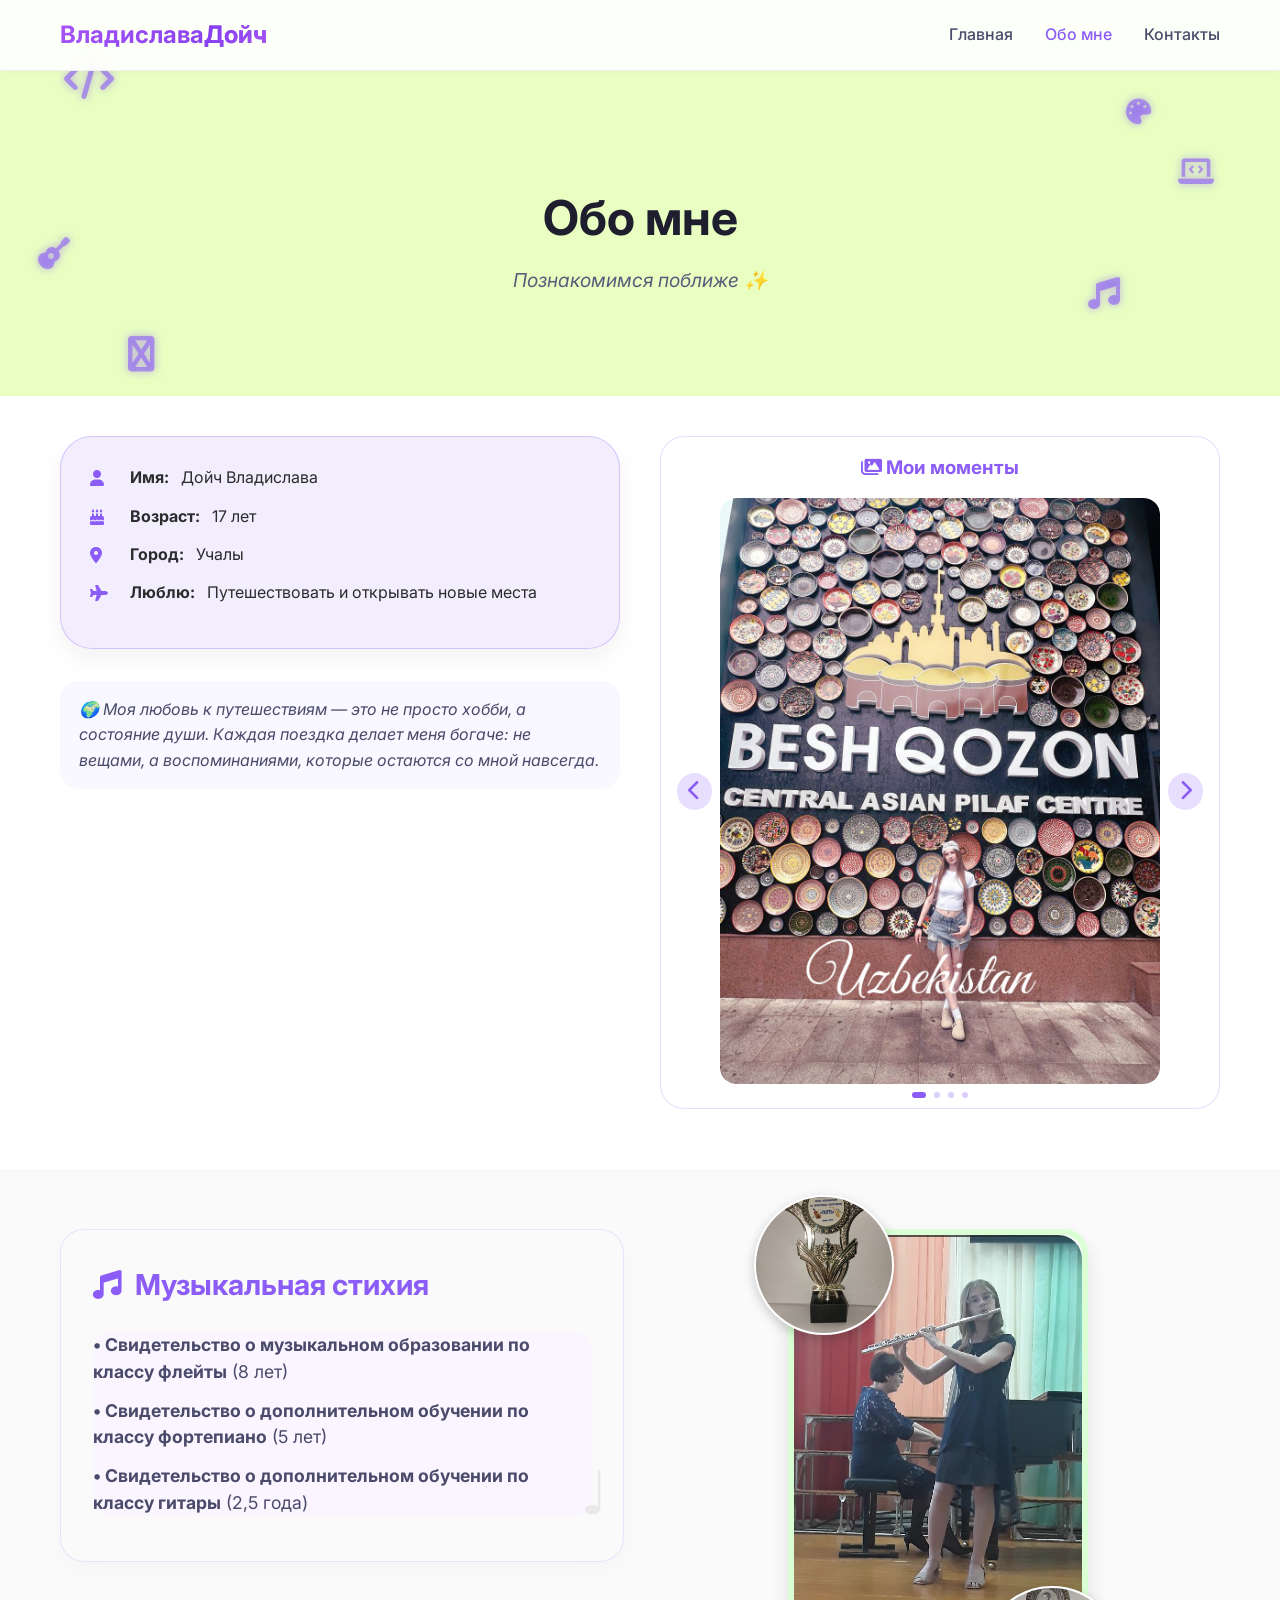
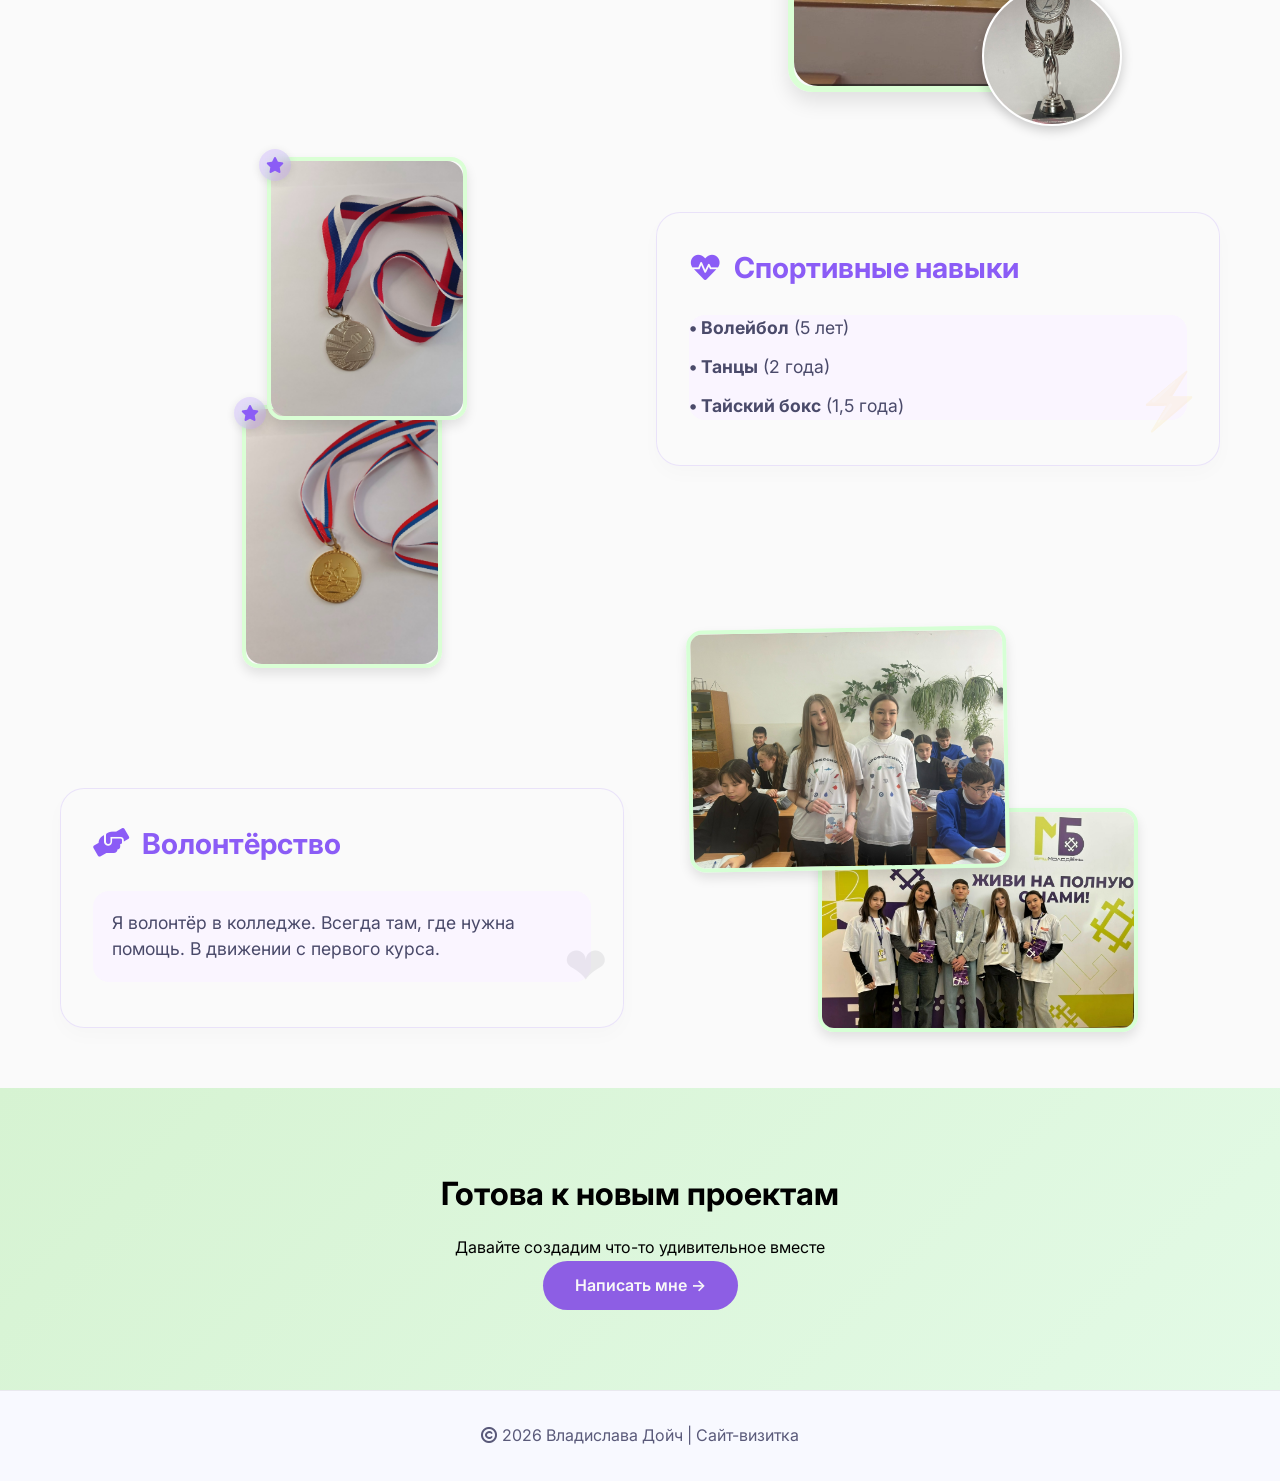
==== about.html @ d545d53d "Add files via upload Добавлена все папки сайта" ====
<!DOCTYPE html>
<html lang="ru">
<head>
    <meta charset="UTF-8">
    <meta name="viewport" content="width=device-width, initial-scale=1.0">
    <title>Обо мне | Владислава Дойч</title>
    <link rel="stylesheet" href="css/style.css">
    <link href="https://fonts.googleapis.com/css2?family=Inter:opsz,wght@14..32,300;400;500;600;700;800&display=swap" rel="stylesheet">
    <link rel="stylesheet" href="https://cdnjs.cloudflare.com/ajax/libs/font-awesome/6.0.0-beta3/css/all.min.css">
</head>
<body>
    <nav class="navbar">
        <div class="nav-container">
            <a href="index.html" class="logo">Владислава<span>Дойч</span></a>
            <ul class="nav-menu">
                <li><a href="index.html">Главная</a></li>
                <li><a href="about.html" class="active">Обо мне</a></li>
                <li><a href="contact.html">Контакты</a></li>
            </ul>
            <div class="hamburger">
                <span></span>
                <span></span>
                <span></span>
            </div>
        </div>
    </nav>

    <main>
        <!-- САЛАТОВАЯ ШАПКА: только текст -->
        <section class="about-hero">
            <div class="container">
                <div class="about-hero-content">
                    <div class="about-hero-text">
                        <h1>Обо мне</h1>
                        <p class="about-subheading">Познакомимся поближе ✨</p>
                    </div>
                </div>
            </div>
            <!-- Анимированные иконки на зелёном фоне -->
            <div class="hero-icons">
                <i class="fas fa-code floating-icon"></i>
                <i class="fas fa-music floating-icon"></i>
                <i class="fas fa-laptop-code floating-icon"></i>
                <i class="fas fa-cuttlefish floating-icon"></i>
                <i class="fas fa-palette floating-icon"></i>
                <i class="fas fa-guitar floating-icon"></i>
            </div>
        </section>

        <!-- БЛОК: СТЕКЛЯННЫЙ БЛОК (личная информация) + ФОТОАЛЬБОМ -->
        <section class="about-info-section">
            <div class="container">
                <div class="info-and-album">
                    <!-- Левая колонка: стеклянный блок + надпись о путешествиях -->
                    <div class="left-info">
                        <div class="glass-card">
                           
                            <div class="glass-info">
                                <div class="info-row"><i class="fas fa-user"></i> <strong>Имя:</strong> Дойч Владислава</div>
                                <div class="info-row"><i class="fas fa-birthday-cake"></i> <strong>Возраст:</strong> 17 лет</div>
                                <div class="info-row"><i class="fas fa-map-marker-alt"></i> <strong>Город:</strong> Учалы</div>
                                <div class="info-row"><i class="fas fa-plane"></i> <strong>Люблю:</strong> Путешествовать и открывать новые места</div>
                            </div>
                        </div>
                        <!-- Надпись про путешествия под стеклянным блоком -->
                        <div class="travel-inspire">
                            
                            <p>🌍 Моя любовь к путешествиям — это не просто хобби, а состояние души. Каждая поездка делает меня богаче: не вещами, а воспоминаниями, которые остаются со мной навсегда.</p>
                        </div>
                    </div>

                    <!-- Правая колонка: фотоальбом с 4 фото -->
                    <div class="album-wrapper">
                        <div class="album-container">
                            <h3 class="album-title"><i class="fas fa-images"></i> Мои моменты</h3>
                            <div class="slider">
                                <button class="slider-btn prev-btn"><i class="fas fa-chevron-left"></i></button>
                                <div class="slider-container">
                                    <div class="slider-track">
                                        <div class="slide"><img src="images/photo1.jpg" alt="Фото 1"></div>
                                        <div class="slide"><img src="images/photo2.jpg" alt="Фото 2"></div>
                                        <div class="slide"><img src="images/photo3.jpg" alt="Фото 3"></div>
                                        <div class="slide"><img src="images/photo4.jpg" alt="Фото 4"></div>
                                    </div>
                                </div>
                                <button class="slider-btn next-btn"><i class="fas fa-chevron-right"></i></button>
                            </div>
                            <div class="slider-dots"></div>
                        </div>
                    </div>
                </div>
            </div>
        </section>
         <!-- МУЗЫКАЛЬНАЯ СТИХИЯ (НОВЫЙ БЛОК) -->
        <section class="music-showcase">
            <div class="container">
                <div class="music-showcase-wrapper">
                    <div class="music-info-block">
                        <h3><i class="fas fa-music"></i> Музыкальная стихия</h3>
                        <ul>
                            <li><strong>• Свидетельство о музыкальном образовании по классу флейты</strong> (8 лет)</li>
                            <li><strong>• Свидетельство о дополнительном обучении по классу фортепиано</strong> (5 лет)</li>
                            <li><strong>• Свидетельство о дополнительном обучении по классу гитары</strong> (2,5 года)</li>
                        </ul>
                    </div>
                    <div class="music-photo-block">
                        <div class="main-photo">
                            <img src="images/music-main.jpg" alt="флейта">
                            <div class="overlay-photo top-left">
                                <img src="images/flute-circle.jpg" alt="Флейта">
                            </div>
                            <div class="overlay-photo bottom-right">
                                <img src="images/guitar-circle.jpg" alt="Гитара">
                            </div>
                        </div>
                    </div>
                </div>
            </div>
        </section>
        <!-- БЛОК СПОРТИВНЫХ НАВЫКОВ -->
<section class="sports-showcase">
    <div class="container">
        <div class="sports-wrapper">
            <div class="sports-photos">
                <div class="sports-photo-stack">
                <div class="sports-photo-item back">
                    <div class="photo-container">
                         <img src="images/sport1.jpg" alt="Волейбол">
                    </div>
                    
                     <div class="sports-star-icon"><i class="fas fa-star"></i></div>
                </div>
                <div class="sports-photo-item">
                     <div class="photo-container">
                        <img src="images/sport2.jpg" alt="Танцы">
                     </div>
                     <div class="sports-star-icon"><i class="fas fa-star"></i></div>
                </div>
            </div>
            </div>
            <div class="sports-text">
                <div class="sports-info-block">
                    <h3><i class="fas fa-heartbeat"></i> Спортивные навыки</h3>
                    <ul>
                        <li><strong>• Волейбол</strong> (5 лет)</li>
                        <li><strong>• Танцы</strong> (2 года)</li>
                        <li><strong>• Тайский бокс</strong> (1,5 года)</li>
                    </ul>
                </div>
            </div>
        </div>
    </div>
</section>
<!-- БЛОК ВОЛОНТЁРСТВА -->
<section class="volunteer-showcase">
    <div class="container">
        <div class="volunteer-grid">
            <div class="volunteer-text">
                <div class="volunteer-info-block">
                    <h3><i class="fas fa-hands-helping"></i> Волонтёрство</h3>
                    <p>Я волонтёр в колледже. Всегда там, где нужна помощь. В движении с первого курса.</p>
                </div>
            </div>
            <div class="volunteer-photos">
                <div class="volunteer-photo-stack">
                    <img src="images/volunteer1.jpg" alt="Волонтёрство 1" class="volunteer-img front">
                    <img src="images/volunteer2.jpg" alt="Волонтёрство 2" class="volunteer-img back">
                </div>
            </div>
        </div>
    </div>
</section>
 
    
    </main>
    <!-- БЛОК CTA (как на главной) -->
<section class="cta">
    <div class="container">
        <h2>Готова к новым проектам</h2>
        <p>Давайте создадим что-то удивительное вместе</p>
        <a href="contact.html" class="btn-primary">Написать мне →</a>
    </div>
</section>


    <footer>
        <div class="container">
            <p><i class="far fa-copyright"></i> 2026 Владислава Дойч | Сайт-визитка</p>
        </div>
    </footer>

    <script src="js/script.js"></script>
</body>
</html>
---- css/style.css ----
* {
    margin: 0;
    padding: 0;
    box-sizing: border-box;
}

body {
    font-family: 'Inter', sans-serif;
    background: #ffffff;
    color: #1e1e2f;
    line-height: 1.6;
    min-height: 100vh;
}

.container {
    max-width: 1200px;
    margin: 0 auto;
    padding: 0 20px;
}

/* ========== НАВИГАЦИЯ (стеклянная, светлая) ========== */
.navbar {
    position: fixed;
    top: 0;
    width: 100%;
    background: rgba(255, 255, 255, 0.9);
    backdrop-filter: blur(12px);
    z-index: 1000;
    border-bottom: 1px solid rgba(0, 0, 0, 0.05);
    box-shadow: 0 2px 10px rgba(0, 0, 0, 0.02);
}
.nav-container {
    max-width: 1200px;
    margin: 0 auto;
    padding: 1rem 20px;
    display: flex;
    justify-content: space-between;
    align-items: center;
}
.logo {
    font-size: 1.5rem;
    font-weight: 700;
    text-decoration: none;
    background: linear-gradient(135deg, #a855f7, #7c3aed);
    background-clip: text;
    -webkit-background-clip: text;
    color: transparent;
}
.logo span {
    background: linear-gradient(135deg, #7c3aed, #a855f7);
    background-clip: text;
    -webkit-background-clip: text;
    color: transparent;
}
.nav-menu {
    display: flex;
    list-style: none;
    gap: 2rem;
}
.nav-menu a {
    text-decoration: none;
    color: #4a4a6a;
    font-weight: 500;
    transition: 0.3s;
}
.nav-menu a:hover, .nav-menu a.active {
    color: #8b5cf6;
}
.hamburger {
    display: none;
    flex-direction: column;
    cursor: pointer;
}
.hamburger span {
    width: 25px;
    height: 3px;
    background: #4a4a6a;
    margin: 3px 0;
    transition: 0.3s;
}

/* ========== ГЛАВНЫЙ ЭКРАН (светло-зелёный фон) ========== */
.hero {
    padding: 140px 0 80px; /* увеличил нижний отступ, чтобы освободить место для карточек */
    background: #e9ffc2;
    position: relative;
    z-index: 1;
}
.hero-container {
    max-width: 1200px;
    margin: 0 auto;
    padding: 0 20px;
}
.hero-content {
    display: grid;
    grid-template-columns: 1fr 1fr;
    gap: 4rem;
    align-items: center;
}
.badge {
    background: rgba(0, 0, 0, 0.08);
    color: #1e1e2f;
    padding: 0.5rem 1rem;
    border-radius: 50px;
    font-size: 0.875rem;
    display: inline-block;
    margin-bottom: 1rem;
}
.hero-text h1 {
    animation: fadeSlideDown 0.8s ease-out forwards;
    opacity: 0;
    transform: translateY(-30px); /* старт выше */
}
@keyframes fadeSlideDown {
    to {
        opacity: 1;
        transform: translateY(0);
    }
}
.highlight {
    color: #8b5cf6;
}
.hero-text p {
    font-size: 1.125rem;
    color: #2c2c2e;
    margin-bottom: 2rem;
}
.btn-primary {
    display: inline-block;
    padding: 0.75rem 2rem;
    background: linear-gradient(135deg, #8b5cf6, #a855f7);
    color: #fff;
    text-decoration: none;
    border-radius: 50px;
    font-weight: 600;
    transition: 0.3s;
    margin-bottom: 2rem;
}
.btn-primary:hover {
    transform: translateY(-3px);
    box-shadow: 0 8px 20px rgba(139, 92, 246, 0.3);
}
.social-links {
    display: flex;
    gap: 1rem;
}
.social-links a {
    color: #1e1e2f;
    font-size: 1.2rem;
    transition: 0.3s;
}
.social-links a:hover {
    color: #8b5cf6;
    transform: translateY(-3px);
}
/* Фото — прямоугольное, без обводки, без скругления */
.image-wrapper {
    width: 100%;
    max-width: 500px;
    margin: 0;
}
.image-wrapper img {
    width: 100%;
    height: auto;
    display: block;
}

/* ========== БЛОК ОБРАЗОВАНИЯ — ПОЛОВИНА НА ЗЕЛЁНОМ, ПОЛОВИНА НА БЕЛОМ ========== */
.education-section {
    background: transparent; /* убираем белый фон у самого блока */
    padding: 0;
    position: relative;
    z-index: 2;
    margin-top: -80px; /* поднимаем весь блок вверх */
}

.education-cards {
    display: flex;
    justify-content: center;
    gap: 0;
    flex-wrap: wrap;
    position: relative;
    z-index: 10;
}

.education-card {
    flex: 1;
    max-width: 50%;
    border-radius: 0;
    padding: 1rem 1.2rem;
    text-align: center;
    transition: 0.3s;
    color: #fff;
    box-shadow: 0 10px 20px rgba(0, 0, 0, 0.2);
    border-right: 1px solid rgba(255, 255, 255, 0.2);
    background: linear-gradient(145deg, #8b5cf6, #7c3aed);
}

.education-card:first-child {
    background: linear-gradient(145deg, #8b5cf6, #7c3aed);
}

.education-card:last-child {
    background: linear-gradient(145deg, #c084fc, #a855f7);
    border-right: none;
}

.education-card i {
    font-size: 2rem;
    margin-bottom: 0.5rem;
}

.education-card h3 {
    font-size: 1.2rem;
    margin-bottom: 0.5rem;
}

.education-card p {
    font-size: 0.85rem;
    opacity: 0.9;
}

.education-card:hover {
    transform: translateY(-5px);
    box-shadow: 0 20px 30px rgba(0, 0, 0, 0.3);
}

/* Добавляем отступ, чтобы следующий контент не наезжал на карточки */
.skills {
    margin-top: 40px;
}
/* ========== ОБЩИЕ СЕКЦИИ (белый фон) ========== */
.skills, .approach, .achievements {
    padding: 60px 0;
    background: #ffffff;
}
.section-header {
    text-align: center;
    margin-bottom: 3rem;
}
.subtitle {
    color: #8b5cf6;
    font-size: 0.875rem;
    text-transform: uppercase;
    letter-spacing: 2px;
}
.section-header h2 {
    font-size: 2.5rem;
    margin: 0.5rem 0;
    color: #1e1e2f;
}
.section-header p {
    color: #5a5a7a;
}

/* ========== НАВЫКИ ========== */
.skills-grid {
    display: grid;
    grid-template-columns: repeat(2, 1fr);
    gap: 1rem;
    margin-top: 2rem;
}
.skill-card {
    background: rgba(139, 92, 246, 0.08);
    backdrop-filter: blur(4px);
    border-radius: 60px;
    padding: 0.8rem 1rem;
    display: flex;
    align-items: center;
    justify-content: center;
    gap: 0.8rem;
    transition: all 0.3s ease;
    border: 1px solid rgba(139, 92, 246, 0.2);
    color: #1e1e2f;
}
.skill-card i {
    font-size: 1.3rem;
}
.skill-card:hover {
    background: rgba(139, 92, 246, 0.15);
    transform: translateY(-3px);
    border-color: #8b5cf6;
}
@media (max-width: 768px) {
    .skills-grid {
        grid-template-columns: 1fr;
    }
}

/* ========== ПОДХОД К РАБОТЕ ========== */
.approach-grid {
    display: grid;
    grid-template-columns: repeat(auto-fit, minmax(250px, 1fr));
    gap: 1.8rem;
    margin-top: 2rem;
}
.approach-card {
    background: rgba(255, 255, 255, 0.9);
    backdrop-filter: blur(8px);
    border-radius: 1.5rem;
    padding: 1.8rem 1.5rem 2.5rem;
    text-align: center;
    transition: 0.3s;
    border: 1px solid rgba(139, 92, 246, 0.2);
    position: relative;
    overflow: hidden;
    box-shadow: 0 8px 20px rgba(0, 0, 0, 0.02);
}
.approach-card i {
    font-size: 2.2rem;
    color: #e9ffc2;
    margin-bottom: 1rem;
    display: inline-block;
}
.approach-card:nth-child(1) i {
    color: hsl(326, 83%, 82%);; /* розовый */
}
/* Вторая иконка (Инициативность) */
.approach-card:nth-child(2) i {
    color: hsl(82, 78%, 78%); /* салатовый */
}
/* Третья иконка (Внимание к дизайну) */
.approach-card:nth-child(3) i {
    color: hsl(198, 96%, 78%); /* голубой */
}
/* Четвёртая иконка (Командная работа) */
.approach-card:nth-child(4) i {
    color: lab(63.17% 40.93 -52.5); /* оранжевый */
}
.approach-card h3 {
    font-size: 1.3rem;
    margin-bottom: 0.75rem;
    color: #1e1e2f;
}
.approach-card p {
    font-size: 0.9rem;
    color: #5a5a7a;
    margin-bottom: 1rem;
}
/* Полукруг внизу карточки */
.approach-card::after {
    content: '';
    position: absolute;
    bottom: 0;
    left: 0;
    width: 100%;
    height: 40px;
    background: linear-gradient(90deg, #8b5cf6, #c084fc);
    border-radius: 50% 50% 0 0 / 100% 100% 0 0;
    opacity: 0.25;
    transition: 0.3s;
}
.approach-card:hover::after {
    opacity: 0.4;
    height: 50px;
}
.approach-card:hover {
    transform: translateY(-5px);
    box-shadow: 0 15px 25px -8px rgba(139, 92, 246, 0.2);
}

/* ========== ДОСТИЖЕНИЯ ========== */
.achievements-grid {
    display: grid;
    grid-template-columns: repeat(auto-fit, minmax(200px, 1fr));
    gap: 2rem;
    text-align: center;
}
.achievement-card {
    background: #f8f9ff;
    border-radius: 1.5rem;
    padding: 1.5rem;
    transition: 0.3s;
    border: 1px solid #e9e9ef;
}
.achievement-card i {
    font-size: 2rem;
    color: #8b5cf6;
    margin-bottom: 0.75rem;
}
.achievement-card h3 {
    font-size: 1.3rem;
    margin-bottom: 0.25rem;
    color: #1e1e2f;
}
.achievement-card p {
    color: #5a5a7a;
}
.achievement-card:hover {
    transform: translateY(-5px);
    border-color: #8b5cf6;
    box-shadow: 0 8px 20px rgba(0, 0, 0, 0.05);
}

/* ========== CTA (призыв) ========== */
.cta {
    padding: 80px 0;
    text-align: center;
    background: linear-gradient(135deg, #d6f3d2, #e3fae6);
    color: #000000;
}
.cta h2 {
    font-size: 2rem;
    margin-bottom: 1rem;
}
.cta .btn-primary {
    background: #8d5ee4;
    color: #f8f8f8;
    margin-bottom: 0;
}
.cta .btn-primary:hover {
    transform: translateY(-3px);
    background: #f0f0ff;
}

/* ========== ФУТЕР ========== */
footer {
    background: #f8f9ff;
    padding: 2rem 0;
    text-align: center;
    color: #5a5a7a;
    border-top: 1px solid #e9e9ef;
}

/* ========== АДАПТИВНОСТЬ ========== */
@media (max-width: 768px) {
    .hamburger {
        display: flex;
    }
    .nav-menu {
        position: fixed;
        left: -100%;
        top: 70px;
        flex-direction: column;
        background: rgba(255, 255, 255, 0.98);
        width: 100%;
        text-align: center;
        transition: 0.3s;
        padding: 2rem 0;
        gap: 1.5rem;
        box-shadow: 0 10px 20px rgba(0, 0, 0, 0.05);
    }
    .nav-menu.active {
        left: 0;
    }
    .hero-content {
        grid-template-columns: 1fr;
        gap: 2rem;
        text-align: center;
    }
    .hero-text h1 {
        font-size: 2rem;
    }
    .image-wrapper {
        max-width: 280px;
    }
    .section-header h2 {
        font-size: 1.75rem;
    }
    .education-cards {
        margin-top: -20px;
        gap: 1rem;
    }
    .education-card {
        width: 100%;
        max-width: 100%;
        border-right: none;
        border-radius: 0;
    }
}
/* ========== ДЕКОРАТИВНЫЕ ИКОНКИ НА ЗЕЛЁНОМ ФОНЕ ========== */
.hero {
    position: relative;
    overflow: hidden;
}
.hero-icons {
    position: absolute;
    top: 0;
    left: 0;
    width: 100%;
    height: 100%;
    pointer-events: none; /* чтобы иконки не мешали кликать */
    z-index: 1;
}
.floating-icon {
    position: absolute;
    font-size: 2rem;
    color: rgba(139, 92, 246, 0.6); /* фиолетовые, полупрозрачные */
    animation: float 8s ease-in-out infinite;
    text-shadow: 0 0 8px rgba(139, 92, 246, 0.5);
}
.floating-icon:nth-child(1) { top: 15%; left: 5%; animation-delay: 0s; font-size: 2.5rem; }
.floating-icon:nth-child(2) { top: 70%; left: 90%; animation-delay: 1s; font-size: 2rem; }
.floating-icon:nth-child(3) { top: 40%; left: 92%; animation-delay: 2s; font-size: 1.8rem; }
.floating-icon:nth-child(4) { top: 85%; left: 10%; animation-delay: 3s; font-size: 2.2rem; }
.floating-icon:nth-child(5) { top: 25%; left: 88%; animation-delay: 4s; font-size: 1.6rem; }
.floating-icon:nth-child(6) { top: 60%; left: 3%; animation-delay: 5s; font-size: 2rem; }

@keyframes float {
    0% { transform: translateY(0px) rotate(0deg);  }
    50% { transform: translateY(-20px) rotate(5deg);  }
    100% { transform: translateY(0px) rotate(0deg);  }
}
/* Эффект печатающегося текста */
#typing-title {
    font-size: 3rem;
    margin-bottom: 1rem;
    line-height: 1.2;
    color: #1e1e2f;
    min-height: 4.5rem;
    border-right: 3px solid #8b5cf6;
    white-space: nowrap;
    overflow: hidden;
    display: inline-block;
    width: 0;
    animation: blinkCursor 0.75s step-end infinite;
}

@keyframes blinkCursor {
    from, to { border-color: transparent; }
    50% { border-color: #8b5cf6; }
}
/* На мобильных убираем курсор и принудительную ширину */
@media (max-width: 768px) {
    #typing-title {
        white-space: normal;
        border-right: none;
        width: auto !important;
    }
}
/* ========== ПОСЛЕДНИЙ ПРОЕКТ (ТЁМНЫЙ ФОН + ЛИСТОК БУМАГИ) ========== */
.latest-project {
    padding: 60px 0;
    background: #fafafaee; /* тёмно-фиолетовый фон */
}

.latest-project .section-header {
    text-align: center;
    margin-bottom: 2rem;
    
}
.latest-project .subtitle {
    color: #c084fc;
    font-size: 0.875rem;
    text-transform: uppercase;
    letter-spacing: 2px;
}
.latest-project h2 {
    margin-bottom: 0.75rem;
    font-size: 2.5rem;
    color: hsl(290, 82%, 11%);
    display: block;
}
.latest-project .section-header p {
    color: hsl(260, 78%, 11%);
}

/* ЛИСТОК БУМАГИ */
.paper-card {
   background: #fffef7;
    border-radius: 28px;
    padding: 3rem 0.8rem;   /* больше сверху/снизу (3rem), меньше слева/справа (0.8rem) */
    max-width: 600px;       /* ограничиваем ширину, чтобы лист был уже */
    margin: 0 auto;         /* центрируем */
    box-shadow: 0 25px 40px -15px rgba(0, 0, 0, 0.4), inset 0 1px 2px rgba(255,255,255,0.8);
    position: relative;
    transition: 0.3s;
    background-image: radial-gradient(circle at 25% 40%, rgba(0,0,0,0.02) 1%, transparent 1%);
    background-size: 12px 12px;
}
/* опционально: имитация сгиба или края */
.paper-card::before {
    content: '';
    position: absolute;
    top: 10px;
    left: 20px;
    right: 20px;
    height: 2px;
    background: rgba(0,0,0,0.05);
    border-radius: 50%;
}

/* Контейнер для скриншотов (остаётся без изменений) */
.project-stack {
    position: relative;
    display: flex;
    justify-content: center;
    align-items: center;
    margin: 0 auto;
    max-width: 800px;
    min-height: 400px;
}

.stack-item {
    position: relative;
    border-radius: 20px;
    overflow: hidden;
    box-shadow: 0 12px 24px rgba(0, 0, 0, 0.1);
    transition: 0.3s;
    background: #fff;
}
.stack-back {
    width: 85%;
    z-index: 1;
    margin-right: -30px;
}
.stack-front {
    width: 75%;
    z-index: 2;
    margin-top: 20px;
    margin-left: -40px;
    box-shadow: 0 20px 35px rgba(0, 0, 0, 0.15);
}
.stack-item img {
    width: 100%;
    display: block;
}
.project-stack:hover .stack-back {
    transform: translateY(-5px);
}
.project-stack:hover .stack-front {
    transform: translateY(-5px);
}
.paper-card:hover {
    transform: translateY(-5px);
    box-shadow: 0 30px 50px -15px rgba(0, 0, 0, 0.5);
}

/* Адаптив */
@media (max-width: 768px) {
    .project-stack {
        flex-direction: column;
        min-height: auto;
    }
    .stack-back, .stack-front {
        width: 90%;
        margin: 0 auto 20px;
    }
    .stack-front {
        margin-top: -40px;
    }
    .paper-card {
        padding: 1.5rem;
    }
}
/* Иконка на листе бумаги */
.card-icon {
    position: absolute;
    top: -15px;
    right: -10px;
    background: rgba(139, 92, 246, 0.15);
    backdrop-filter: blur(4px);
    padding: 12px;
    border-radius: 50%;
    font-size: 1.6rem;
    color: #8b5cf6;
    box-shadow: 0 4px 12px rgba(0, 0, 0, 0.1);
    z-index: 5;
    transform: rotate(-8deg);
    transition: 0.2s;
}
.card-icon i {
    display: block;
}
.paper-card:hover .card-icon {
    transform: rotate(0deg) scale(1.05);
    background: rgba(139, 92, 246, 0.25);
}

/* Адаптив: на мобильных иконка чуть меньше */
@media (max-width: 768px) {
    .card-icon {
        top: -10px;
        left: -8px;
        padding: 8px;
        font-size: 1.2rem;
    }
}
/* Описание проекта на листе бумаги */
.project-description {
    text-align: center;
    font-size: 1.1rem;
    font-weight: 500;
    color: #8b5cf6;
    background: rgba(139, 92, 246, 0.08);
    display: inline-block;
    padding: 0.4rem 1.2rem;
    border-radius: 40px;
    margin: 0 auto 1.8rem auto;
    width: fit-content;
    backdrop-filter: blur(4px);
    letter-spacing: 0.3px;
    border: 1px solid rgba(139, 92, 246, 0.2);
}
.latest-project {
    position: relative;
    overflow: hidden;
}
.latest-project::before,
.latest-project::after {
    content: '';
    position: absolute;
    border-radius: 50%;
    background: radial-gradient(circle, rgba(139,92,246,0.2) 0%, rgba(139,92,246,0) 70%);
    pointer-events: none;
    z-index: 0;
}
.latest-project::before {
    width: 300px;
    height: 300px;
    top: -100px;
    left: -100px;
}
.latest-project::after {
    width: 400px;
    height: 400px;
    bottom: -150px;
    right: -150px;
}
.latest-project .section-header {
    text-align: center;
}
.latest-project h2 {
    display: inline-block; /* ширина по содержимому */
    margin: 0 auto 0.5rem;
    font-size: 2.5rem;
}
.project-brief {
    max-width: 80%;
    margin: 0 auto;
    font-size: 1rem;
    color: #d9c8ff;
    line-height: 1.4;
    text-align: center;
}
@media (max-width: 768px) {
    .project-brief {
        max-width: 95%;
        font-size: 0.9rem;
    }
}
/* ========== СТРАНИЦА "ОБО МНЕ" (новая структура) ========== */

/* Салатовая шапка (только текст) */
.about-hero {
    background: #e9ffc2;
    padding: 180px 0 100px;
    position: relative;
    overflow: hidden;
}
.about-hero-content {
    text-align: center;
}
.about-hero-text h1 {
    font-size: 3rem;
    color: #1e1e2f;
    margin-bottom: 0.5rem;
}
.about-subheading {
    font-size: 1.2rem;
    color: #5a5a7a;
    font-style: italic;
}
/* Анимированные иконки (те же, что и на главной) */
.about-hero .hero-icons {
    position: absolute;
    top: 0;
    left: 0;
    width: 100%;
    height: 100%;
    pointer-events: none;
}
.about-hero .floating-icon {
    position: absolute;
    font-size: 2rem;
    color: rgba(139,92,246,0.6);
    animation: float 8s ease-in-out infinite;
}
.about-hero .floating-icon:nth-child(1) { top: 15%; left: 5%; font-size: 2.5rem; animation-delay: 0s; }
.about-hero .floating-icon:nth-child(2) { top: 70%; left: 85%; font-size: 2rem; animation-delay: 1s; }
.about-hero .floating-icon:nth-child(3) { top: 40%; left: 92%; font-size: 1.8rem; animation-delay: 2s; }
.about-hero .floating-icon:nth-child(4) { top: 85%; left: 10%; font-size: 2.2rem; animation-delay: 3s; }
.about-hero .floating-icon:nth-child(5) { top: 25%; left: 88%; font-size: 1.6rem; animation-delay: 4s; }
.about-hero .floating-icon:nth-child(6) { top: 60%; left: 3%; font-size: 2rem; animation-delay: 5s; }

/* Блок со стеклянной карточкой и фотоальбомом */
.about-info-section {
    background: #ffffff;
    padding: 40px 0 60px;
}
.info-and-album {
    display: grid;
    grid-template-columns: 1fr 1fr;
    gap: 2.5rem;
    align-items: start;
}
/* Левая колонка */
.left-info {
    display: flex;
    flex-direction: column;
    gap: 1.5rem;
}
.glass-card {
    background: rgba(139, 92, 246, 0.1);
    backdrop-filter: blur(12px);
    border-radius: 2rem;
    padding: 1.8rem;
    border: 1px solid rgba(139,92,246,0.3);
    box-shadow: 0 10px 25px rgba(0,0,0,0.05);
}

.glass-header h3 {
    font-size: 1.5rem;
    color: #1e1e2f;
    margin: 0;
}
.glass-info .info-row {
    display: flex;
    align-items: center;
    gap: 0.75rem;
    margin-bottom: 0.8rem;
    color: #2c2c2e;
}
.glass-info .info-row i {
    width: 28px;
    color: #8b5cf6;
}
.travel-inspire {
    display: flex;
    align-items: center;
    gap: 0.8rem;
    background: rgba(139,92,246,0.05);
    border-radius: 1.2rem;
    padding: 1rem 1.2rem;
    margin-top: 0.5rem;
}
.travel-inspire i {
    font-size: 1.8rem;
    color: #8b5cf6;
}
.travel-inspire p {
    font-size: 1rem;
    color: #4a4a6a;
    font-style: italic;
    margin: 0;
}

/* Правая колонка: фотоальбом (4 фото) */
.album-wrapper {
    background: transparent;
}
.album-container {
    background: rgba(255,255,255,0.7);
    backdrop-filter: blur(4px);
    border-radius: 1.5rem;
    padding: 1rem 1rem 0.5rem 1rem;
    border: 1px solid rgba(139,92,246,0.2);
    padding-bottom: 0;
}
.album-title {
    text-align: center;
    margin-bottom: 1rem;
    color: #8b5cf6;
}
.slider {
    display: flex;
    align-items: center;
    gap: 0.5rem;
     margin-bottom: 0;
}
.slider-container {
    flex: 1;
    overflow: hidden;
    border-radius: 1rem;
}
.slider-track {
    display: flex;
    transition: transform 0.4s ease;
}
.slide {
    flex: 0 0 100%;
}
.slide img {
    width: 100%;
    height: auto;
    display: block;
    border-radius: 1rem;
}
.slider-btn {
    background: rgba(139,92,246,0.2);
    border: none;
    color: #8b5cf6;
    font-size: 1.3rem;
    cursor: pointer;
    padding: 0.4rem 0.7rem;
    border-radius: 50%;
    transition: 0.2s;
}
.slider-btn:hover {
    background: #8b5cf6;
    color: white;
}
.slider-dots {
    display: flex;
    justify-content: center;
    gap: 0.5rem;
    margin-top: 8px;
    margin-bottom: 10px !important;
}
.dot {
    width: 6px;
    height: 6px;
    background: rgba(139,92,246,0.3);
    border-radius: 50%;
    cursor: pointer;
}
.dot.active {
    background: #8b5cf6;
    width: 14px;
    border-radius: 5px;
}

/* Адаптив для about */
@media (max-width: 768px) {
    .info-and-album {
        grid-template-columns: 1fr;
        gap: 2rem;
    }
    .left-info {
        order: 2;
    }
    .album-wrapper {
        order: 1;
    }
    .about-hero-text h1 {
        font-size: 2.5rem;
    }
    .about-subheading {
        font-size: 1rem;
    }
}
/* ========== БЛОК МУЗЫКАЛЬНОЙ СТИХИИ ========== */
.music-showcase {
    background: #fafafaee;
    padding: 60px 0;
}
.music-showcase-wrapper {
    display: grid;
    grid-template-columns: 1fr 1fr;
    gap: 2rem;
    align-items: start;
}
.music-info-block {
    background: #f3e8ff;  /* светло-фиолетовый фон */
    border-radius: 1.5rem;
    padding: 2rem;
    color: #2d2d3f;        /* тёмный текст */
}
.music-info-block h3 {
    font-size: 1.8rem;
    margin-bottom: 1.5rem;
    display: flex;
    align-items: center;
    gap: 0.8rem;
    color: #8b5cf6;        /* фиолетовый для заголовка */
}
.music-info-block ul {
     list-style: none;
    padding: 0;
    background: #faf5ff; /* ещё более светлый фиолетовый */
    border-radius: 1rem;
    padding: 1rem;
}
.music-info-block li {
    margin-bottom: 0.8rem;
    font-size: 1.1rem;
    line-height: 1.4;
    color: #4a4a6a;       /* тёмно-серый для текста */
}
.music-photo-block {
    display: flex;
    justify-content: center;
    align-items: center;
}
.main-photo {
    position: relative;
    width: 70%;
    max-width: 300px;
    border-radius: 1.5rem;
    overflow: visible;     /* чтобы кружки могли выходить за границы */
    box-shadow: 0 10px 20px rgba(0,0,0,0.1);
    margin: 0 auto;
    border: 6px solid #daffd5;  /* жирная светло-фиолетовая обводка */
}
.main-photo img {
    width: 100%;
    display: block;
    border-radius: 1.5rem;       /* чтобы обводка была вокруг скруглённого фото */
}
.overlay-photo {
    position: absolute;
    width: 140px;
    height: 140px;
    border-radius: 50%;
    overflow: hidden;
    border: 2px solid #ffffff;   /* тонкая белая обводка */
    box-shadow: 0 4px 12px rgba(0,0,0,0.2);
    background: white;
    z-index: 2;
}
.overlay-photo img {
    width: 100%;
    height: 100%;
    object-fit: cover;
}
.top-left {
    top: -40px;
    left: -40px;
}
.bottom-right {
    bottom: -40px;
    right: -40px;
}

/* Адаптив для мобильных */
@media (max-width: 768px) {
    .music-showcase-wrapper {
        grid-template-columns: 1fr;
        gap: 1.5rem;
    }
    .main-photo {
        width: 80%;
        max-width: 280px;
    }
    .overlay-photo {
        width: 80px;
        height: 80px;
    }
    .top-left {
        top: -20px;
        left: -20px;
    }
    .bottom-right {
        bottom: -20px;
        right: -20px;
    }
}
/* Увеличение круглых фото при наведении */
.overlay-photo {
    transition: transform 0.3s ease;
}
.overlay-photo:hover {
    transform: scale(1.15);
    z-index: 10; /* чтобы увеличенное фото было поверх других элементов */
}
/* ========== СПОРТИВНЫЕ НАВЫКИ (ФОТО СЛЕВА, ТЕКСТ СПРАВА) ========== */
.sports-showcase {
    background: #fafafaee;
    padding: 60px 0;
}
.sports-wrapper {
    display: grid;
    grid-template-columns: 1fr 1fr;
    gap: 2rem;
    align-items: start;
}
.sports-photos {
   display: flex;
    justify-content: center;
    align-items: center;
    margin-top: -70px;
}
.sports-photo-stack {
    position: relative;
    width: 80%;
    max-width: 200px;
    height: auto;
}
.sports-photo-item {
   position: relative;
    width: 100%;
    border-radius: 1rem;
    overflow: visible;
    box-shadow: 0 6px 12px rgba(0,0,0,0.1);
    border: 4px solid #daffd5;
     aspect-ratio: 1 / 1;  /* например, 4:3 */
    width: 100%;
}
.photo-container {
   width: 100%;
    overflow: hidden;
    border-radius: 1rem;
}
.photo-container img {
     width: 100%;
    height: auto;
    display: block;
    object-fit: cover;
}
.sports-photo-item.back {
    position: relative;
    z-index: 1;
    transform: translateX(25px) translateY(15px);
}
/* Верхнее фото (переднее) — сдвигаем влево и вверх */
.sports-photo-item.front {
    position: absolute;
    top: -20px;
    left: -20px;
    width: 100%;
    z-index: 2;
    transform: rotate(-1deg);
}
.sports-star-icon {
    position: absolute;
    top: -12px;
    left: -12px;
    width: 32px;
    height: 32px;
    background: rgba(139, 92, 246, 0.2);
    backdrop-filter: blur(4px);
    border-radius: 50%;
    display: flex;
    align-items: center;
    justify-content: center;
    font-size: 1rem;
    color: #8b5cf6;
    box-shadow: 0 2px 8px rgba(0,0,0,0.1);
    z-index: 3;
    transition: 0.2s;
}
.sports-photo-item:hover .sports-star-icon {
    transform: scale(1.1);
    background: rgba(139, 92, 246, 0.3);
}

.sports-text {
    display: flex;
    flex-direction: column;
}
.sports-info-block {
    background: #f3e8ff;
    border-radius: 1.5rem;
    padding: 2rem;
    color: #2d2d3f;
}
.sports-info-block h3 {
    font-size: 1.8rem;
    margin-bottom: 1.5rem;
    display: flex;
    align-items: center;
    gap: 0.8rem;
    color: #8b5cf6;
}
.sports-info-block ul {
    list-style: none;
    padding: 0;
    background: #faf5ff;
    border-radius: 1rem;
    padding: 1.2rem;
}
.sports-info-block li {
    margin-bottom: 0.8rem;
    font-size: 1.1rem;
    line-height: 1.4;
    color: #4a4a6a;
}


/* Адаптив для мобильных */
@media (max-width: 768px) {
    .music-wrapper,
    .sports-wrapper {
        grid-template-columns: 1fr; 
        gap: 1.5rem;
    }
    .music-photo,
    .sports-photos {
        order: 1;
    }
    .music-text,
    .sports-text {
        order: 2;
    }

    /* Спортивные фото: уменьшаем размер стека и корректируем наложение */
    .sports-photo-stack {
        width: 70%;
        max-width: 260px;
        margin: 0 auto;
    }
    .sports-photo-item.back {
        transform: translateX(12px) translateY(8px);
    }
    .sports-photo-item.front {
        top: -12px;
        left: -12px;
    }
    .sports-star-icon {
        width: 24px;
        height: 24px;
        font-size: 0.8rem;
        top: -8px;
        left: -8px;
    }

    /* Остальное для музыкального блока (круглые фото) */
    .overlay-photo {
        width: 70px;
        height: 70px;
    }
    .top-left {
        top: -20px;
        left: -20px;
    }
    .bottom-right {
        bottom: -20px;
        right: -20px;
    }
}
/* ========== ВОЛОНТЁРСТВО ========== */
.volunteer-showcase {
    background: #fafafaee;
    padding: 60px 0;
}
.volunteer-grid {
    display: grid;
    grid-template-columns: 1fr 1fr;
    gap: 2rem;
    align-items: start;
}
.volunteer-text {
    display: flex;
    flex-direction: column;
}
.volunteer-info-block {
    background: #f3e8ff;
    border-radius: 1.5rem;
    padding: 2rem;
    color: #2d2d3f;
}
.volunteer-info-block h3 {
    font-size: 1.8rem;
    margin-bottom: 1.5rem;
    display: flex;
    align-items: center;
    gap: 0.8rem;
    color: #8b5cf6;
}
.volunteer-info-block p {
    background: #faf5ff;
    border-radius: 1rem;
    padding: 1.2rem;
    margin: 0;
    font-size: 1.1rem;
    line-height: 1.5;
    color: #4a4a6a;
}
.volunteer-photos {
    display: flex;
    justify-content: center;
    align-items: center;
}
.volunteer-photo-stack {
    position: relative;
    width: 80%;
    max-width: 320px;
    height: auto;
}
.volunteer-img {
    width: 100%;
    border-radius: 1rem;
    box-shadow: 0 6px 12px rgba(0,0,0,0.1);
    border: 4px solid #d6ffd5;
    transition: 0.2s;
    display: block;
}
/* Нижнее фото — сильный сдвиг вправо */
.back {
    position: relative;
    z-index: 1;
    transform: translateX(40px) translateY(20px);
}
/* Верхнее фото — накладывается своим нижним левым углом на правый верхний угол нижнего */
.front {
    position: absolute;
    top: -160px;
    left: -90px;
    width: 100%;
    z-index: 2;
    transform: rotate(-1deg);
}
.volunteer-img:hover {
    transform: scale(1.02);
    box-shadow: 0 10px 20px rgba(0,0,0,0.15);
}

@media (max-width: 768px) {
    .volunteer-grid {
        grid-template-columns: 1fr;
        gap: 1.5rem;
    }
    .volunteer-photos {
        order: 1;
    }
    .volunteer-text {
        order: 2;
    }
    .volunteer-photo-stack {
        width: 70%;
        max-width: 280px;
        margin: 0 auto;
    }
    .back {
        transform: translateX(25px) translateY(12px);
    }
    .front {
        top: -10px;
        left: -15px;
    }
}
/* ========== ЕДИНЫЙ СТИЛЬ ДЛЯ БЛОКОВ (МУЗЫКА, СПОРТ, ВОЛОНТЁРСТВО) ========== */
.music-info-block,
.sports-info-block,
.volunteer-info-block {
    position: relative;
    background: linear-gradient(145deg, #f3e8ff, #faf5ff);
    background-image: radial-gradient(circle at 25% 40%, rgba(139, 92, 246, 0.05) 1%, transparent 1%);
    background-size: 16px 16px;
    border-radius: 1.5rem;
    padding: 2rem;
    color: #2d2d3f;
    box-shadow: 0 8px 20px rgba(0, 0, 0, 0.02);
    border: 1px solid rgba(139, 92, 246, 0.15);
    transition: 0.3s;
}

.music-info-block h3,
.sports-info-block h3,
.volunteer-info-block h3 {
    font-size: 1.8rem;
    margin-bottom: 1.5rem;
    display: flex;
    align-items: center;
    gap: 0.8rem;
    color: #8b5cf6;
}

.music-info-block ul,
.sports-info-block ul {
    list-style: none;
    padding: 0;
    margin: 0;
}

.music-info-block li,
.sports-info-block li,
.volunteer-info-block p {
    margin-bottom: 0.8rem;
    font-size: 1.1rem;
    line-height: 1.5;
    color: #4a4a6a;
}

/* Убираем лишний фон у параграфа волонтёрства */


/* Декоративные иконки на заднем плане */
.music-info-block::before,
.sports-info-block::before,
.volunteer-info-block::before {
    content: "✦";
    position: absolute;
    bottom: 15px;
    right: 15px;
    font-size: 50px;
    opacity: 0.08;
    pointer-events: none;
    font-family: monospace;
}
.music-info-block::before {
    content: "♩";
    font-size: 60px;
}
.sports-info-block::before {
    content: "⚡";
    font-size: 55px;
}
.volunteer-info-block::before {
    content: "❤";
    font-size: 52px;
}

/* Адаптив для мобильных: уменьшаем декоративные иконки */
@media (max-width: 768px) {
    .music-info-block::before,
    .sports-info-block::before,
    .volunteer-info-block::before {
        font-size: 35px;
        bottom: 10px;
        right: 10px;
    }
}
/* ========== СТРАНИЦА КОНТАКТЫ (САЛАТОВАЯ ШАПКА) ========== */
.page-header {
    background: #e9ffc2;
    padding: 140px 0 150px;
    text-align: center;
}
.page-header h1 {
    font-size: 3rem;
    margin-bottom: 1rem;
    color: #1e1e2f;
}
.page-header p {
    font-size: 1.2rem;
    color: #5a5a7a;
}

/* Секция контактов (белый фон) */
.contact-section {
    padding: 60px 0;
    background: #ffffff;
}
.contact-grid {
    display: grid;
    grid-template-columns: 1fr 1fr;
    gap: 3rem;
}
.contact-info h2,
.contact-form h2 {
    font-size: 1.8rem;
    margin-bottom: 1rem;
    color: #1e1e2f;
}
.contact-info p {
    color: #5a5a7a;
    margin-bottom: 2rem;
}
.contact-details {
    margin-bottom: 2rem;
}
.contact-item {
    display: flex;
    align-items: center;
    gap: 1rem;
    margin-bottom: 1.2rem;
    background: rgba(139, 92, 246, 0.05);
    padding: 0.8rem 1rem;
    border-radius: 1rem;
    transition: 0.2s;
}
.contact-item i {
    font-size: 1.5rem;
    color: #8b5cf6;
    width: 2rem;
}
.contact-item h3 {
    font-size: 1rem;
    font-weight: 600;
    margin-bottom: 0.2rem;
    color: #1e1e2f;
}
.contact-item p {
    margin: 0;
    font-size: 0.95rem;
    color: #6c6c8a;
}
.contact-item:hover {
    background: rgba(139, 92, 246, 0.1);
    transform: translateX(5px);
}
.social-media h3 {
    font-size: 1.2rem;
    margin-bottom: 1rem;
    color: #1e1e2f;
}
.social-icons {
    display: flex;
    gap: 1rem;
}
.social-icons a {
    background: rgba(139, 92, 246, 0.1);
    width: 40px;
    height: 40px;
    border-radius: 50%;
    display: inline-flex;
    align-items: center;
    justify-content: center;
    color: #8b5cf6;
    font-size: 1.2rem;
    transition: 0.2s;
}
.social-icons a:hover {
    background: #8b5cf6;
    color: white;
    transform: translateY(-3px);
}

/* Форма */
.contact-form {
    background: rgba(255, 255, 255, 0.05);
    backdrop-filter: blur(4px);
    border-radius: 1.5rem;
    padding: 2rem;
    border: 1px solid rgba(139, 92, 246, 0.2);
    box-shadow: 0 8px 20px rgba(0,0,0,0.02);
}
.form-group {
    margin-bottom: 1rem;
}
.form-group input,
.form-group textarea {
    width: 100%;
    padding: 0.75rem 1rem;
    background: #f8f9ff;
    border: 1px solid #e9e9ef;
    border-radius: 0.8rem;
    font-family: inherit;
    font-size: 1rem;
    transition: 0.2s;
}
.form-group input:focus,
.form-group textarea:focus {
    outline: none;
    border-color: #8b5cf6;
    box-shadow: 0 0 0 2px rgba(139, 92, 246, 0.1);
}
.contact-form .btn-primary {
    margin-top: 0.5rem;
    margin-bottom: 0;
}
.form-message {
    margin-top: 1rem;
    padding: 0.75rem;
    border-radius: 0.8rem;
    text-align: center;
}
.form-message.success {
    background: rgba(139, 92, 246, 0.1);
    color: #8b5cf6;
}
.form-message.error {
    background: rgba(244, 67, 54, 0.1);
    color: #f44336;
}

/* Адаптив для контактов */
@media (max-width: 768px) {
    .contact-grid {
        grid-template-columns: 1fr;
        gap: 2rem;
    }
    .page-header {
        padding: 120px 0 40px;
    }
    .page-header h1 {
        font-size: 2.5rem;
    }
}
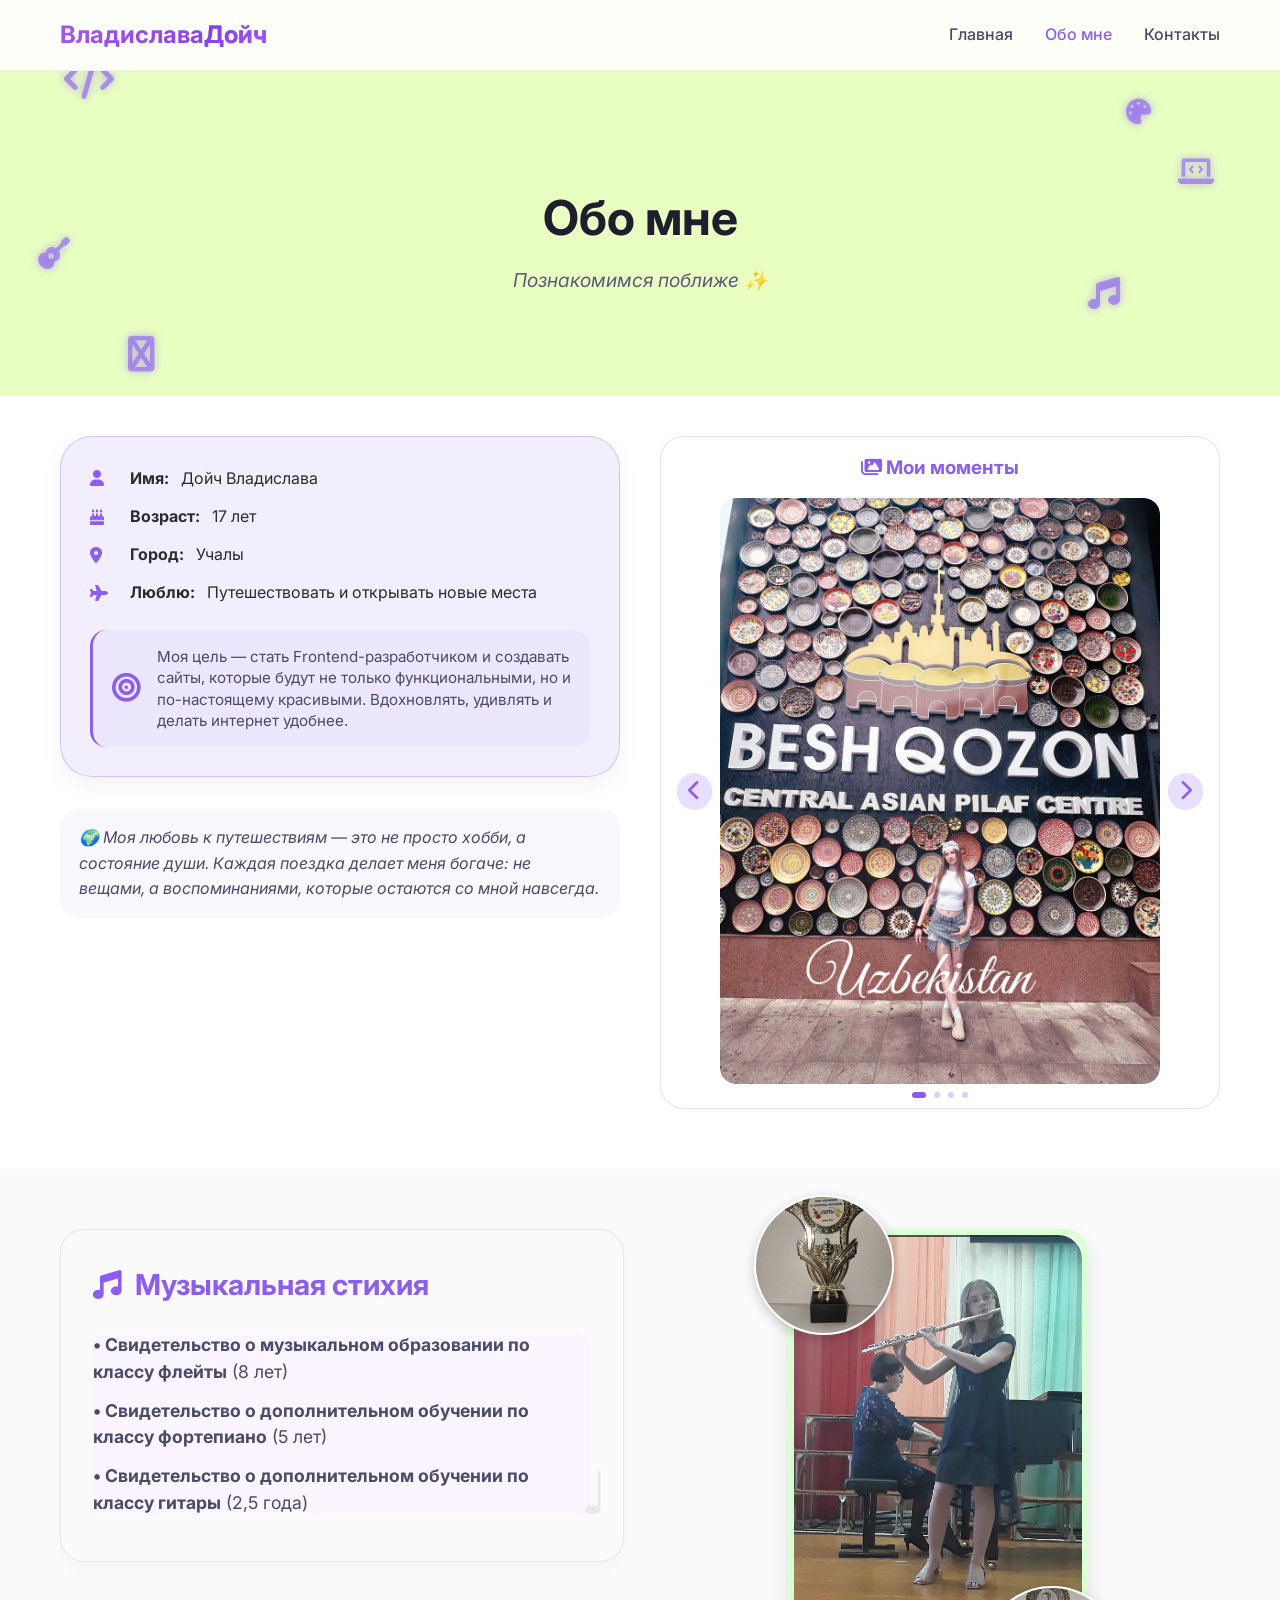
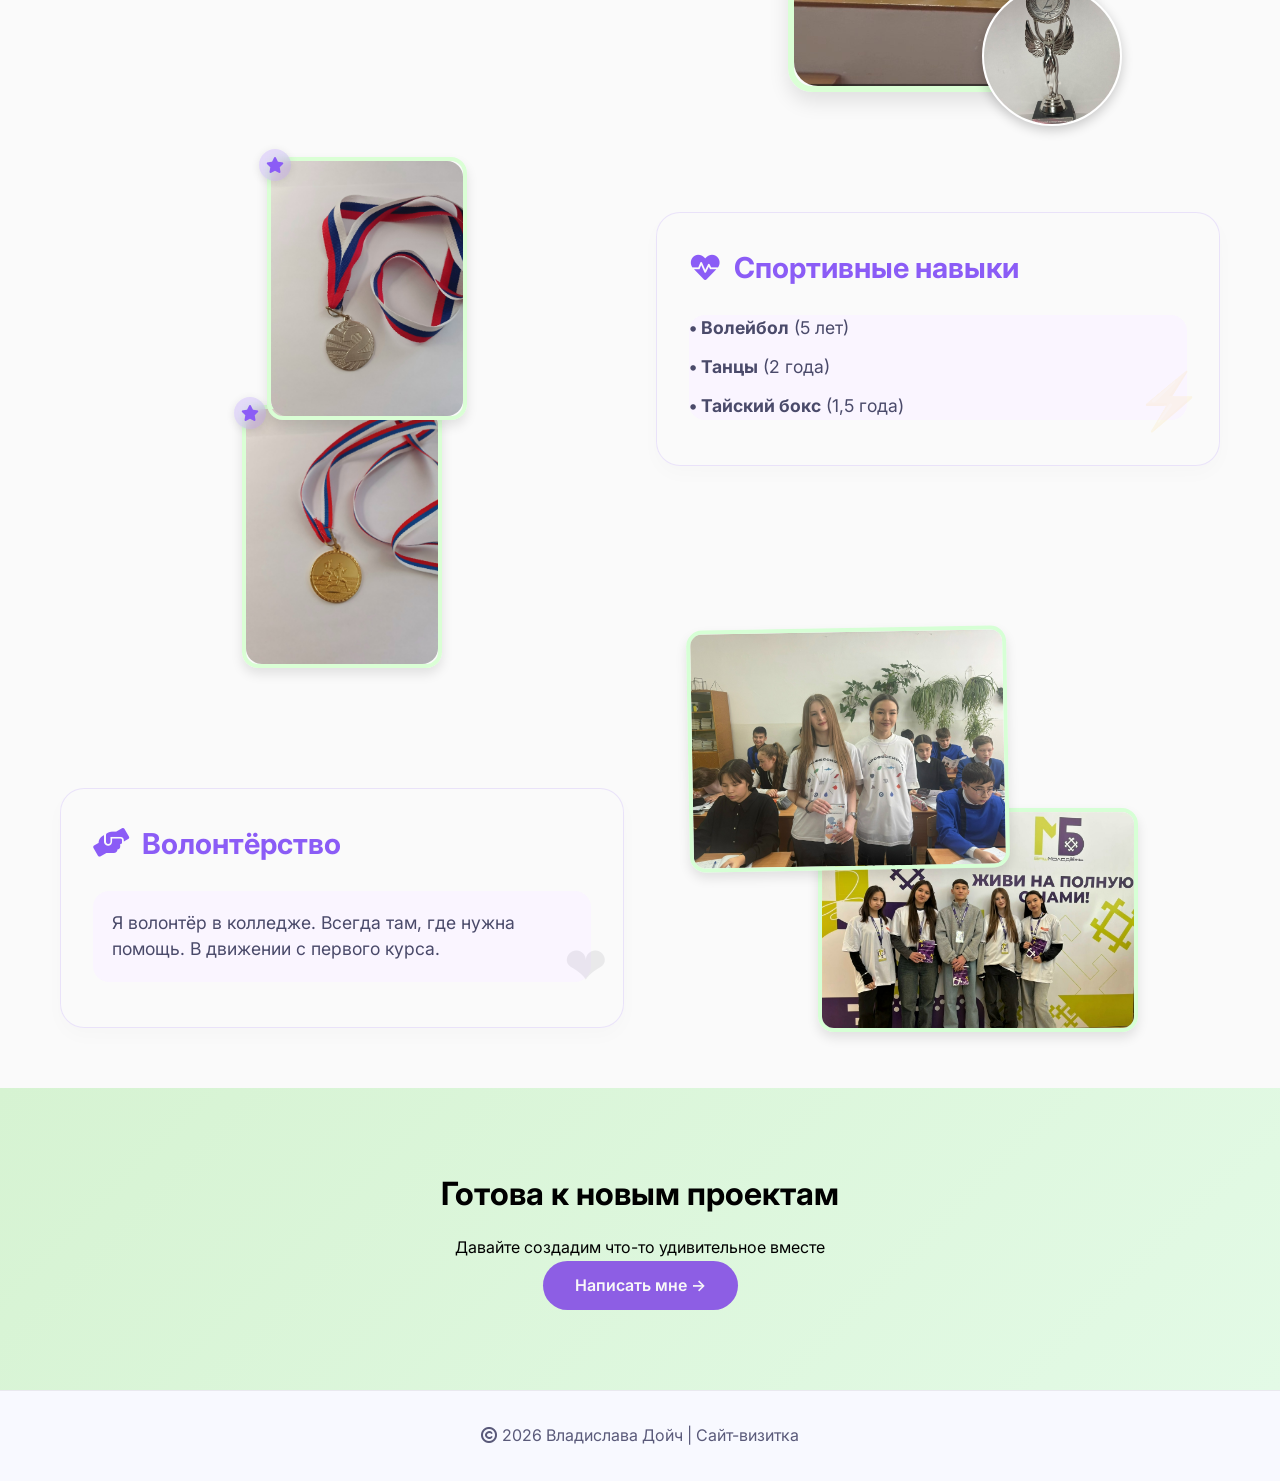
==== commit e58ed1ec: "Добавления текста" ====
--- a/about.html
+++ b/about.html
@@ -61,6 +61,10 @@
                                 <div class="info-row"><i class="fas fa-map-marker-alt"></i> <strong>Город:</strong> Учалы</div>
                                 <div class="info-row"><i class="fas fa-plane"></i> <strong>Люблю:</strong> Путешествовать и открывать новые места</div>
                             </div>
+                            <div class="goal-block">
+    <i class="fas fa-bullseye"></i>
+    <p>Моя цель — стать Frontend-разработчиком и создавать сайты, которые будут не только функциональными, но и по-настоящему красивыми. Вдохновлять, удивлять и делать интернет удобнее.</p>
+</div>
                         </div>
                         <!-- Надпись про путешествия под стеклянным блоком -->
                         <div class="travel-inspire">
@@ -191,4 +195,4 @@
 
     <script src="js/script.js"></script>
 </body>
-</html>+</html>
--- a/css/style.css
+++ b/css/style.css
@@ -1557,4 +1557,53 @@
     .page-header h1 {
         font-size: 2.5rem;
     }
-}+}
+/* ========== ФИКС ЗВЁЗДОЧКИ НА МОБИЛЬНЫХ ========== */
+@media (max-width: 768px) {
+    .paper-card {
+        position: relative;
+        overflow: visible;
+    }
+    .card-icon {
+        position: absolute;
+        top: -5px !important;
+        right: -5px !important;
+        width: 28px !important;
+        height: 28px !important;
+        padding: 4px !important;
+        font-size: 0.9rem !important;
+        transform: rotate(0deg) !important;
+    }
+}
+.goal-block {
+    background: rgba(139, 92, 246, 0.05);
+    border-radius: 1rem;
+    padding: 1rem 1.2rem;
+    margin-top: 1.5rem;
+    display: flex;
+    align-items: center;
+    gap: 1rem;
+    border-left: 3px solid #8b5cf6;
+}
+.goal-block i {
+    font-size: 1.8rem;
+    color: #8b5cf6;
+    flex-shrink: 0;
+}
+.goal-block p {
+    font-size: 0.95rem;
+    line-height: 1.4;
+    color: #4a4a6a;
+    margin: 0;
+}
+
+@media (max-width: 768px) {
+    .goal-block {
+        flex-direction: column;
+        text-align: center;
+        gap: 0.5rem;
+    }
+    .goal-block i {
+        font-size: 1.5rem;
+    }
+}
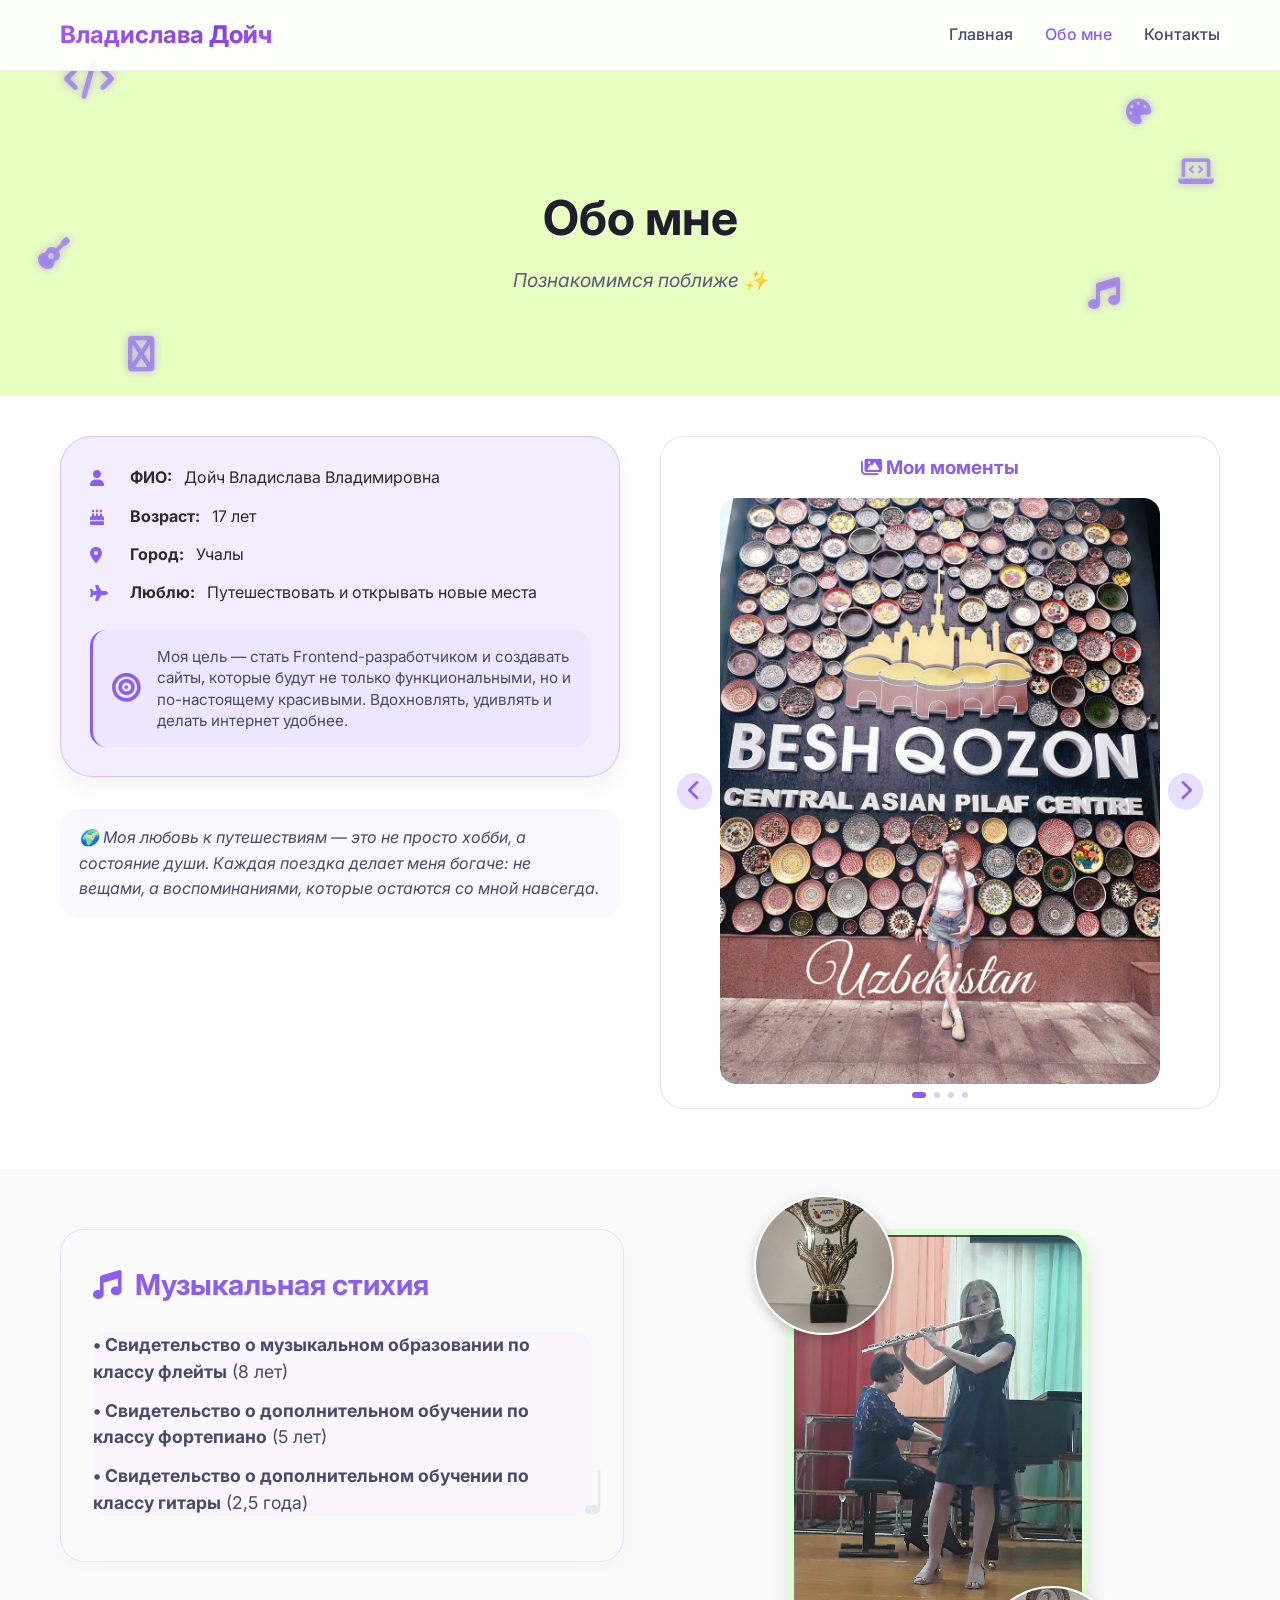
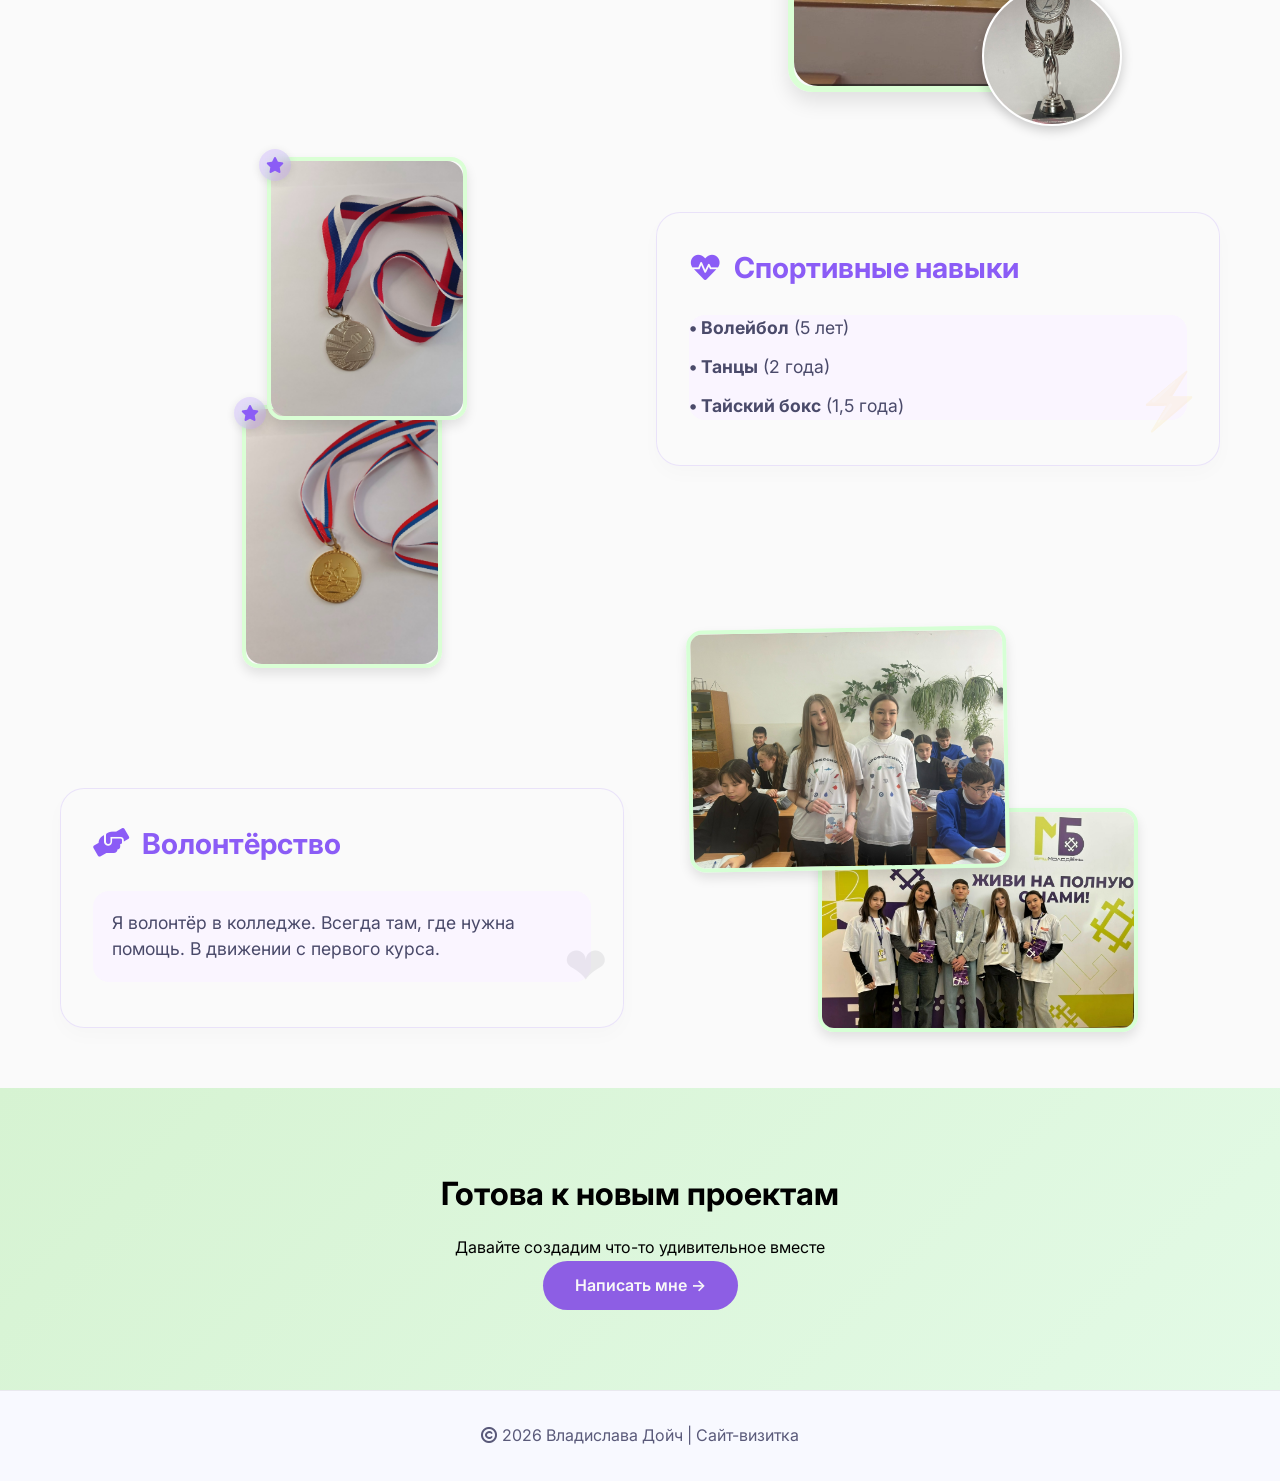
==== commit 77ed8851: "Update about.html" ====
--- a/about.html
+++ b/about.html
@@ -11,7 +11,7 @@
 <body>
     <nav class="navbar">
         <div class="nav-container">
-            <a href="index.html" class="logo">Владислава<span>Дойч</span></a>
+            <a href="index.html" class="logo">Владислава <span>Дойч</span></a>
             <ul class="nav-menu">
                 <li><a href="index.html">Главная</a></li>
                 <li><a href="about.html" class="active">Обо мне</a></li>
@@ -56,7 +56,7 @@
                         <div class="glass-card">
                            
                             <div class="glass-info">
-                                <div class="info-row"><i class="fas fa-user"></i> <strong>Имя:</strong> Дойч Владислава</div>
+                                <div class="info-row"><i class="fas fa-user"></i> <strong>ФИО:</strong> Дойч Владислава Владимировна</div>
                                 <div class="info-row"><i class="fas fa-birthday-cake"></i> <strong>Возраст:</strong> 17 лет</div>
                                 <div class="info-row"><i class="fas fa-map-marker-alt"></i> <strong>Город:</strong> Учалы</div>
                                 <div class="info-row"><i class="fas fa-plane"></i> <strong>Люблю:</strong> Путешествовать и открывать новые места</div>
--- a/css/style.css
+++ b/css/style.css
@@ -927,10 +927,10 @@
         gap: 2rem;
     }
     .left-info {
+        order: 1;
+    }
+    .album-wrapper {
         order: 2;
-    }
-    .album-wrapper {
-        order: 1;
     }
     .about-hero-text h1 {
         font-size: 2.5rem;
